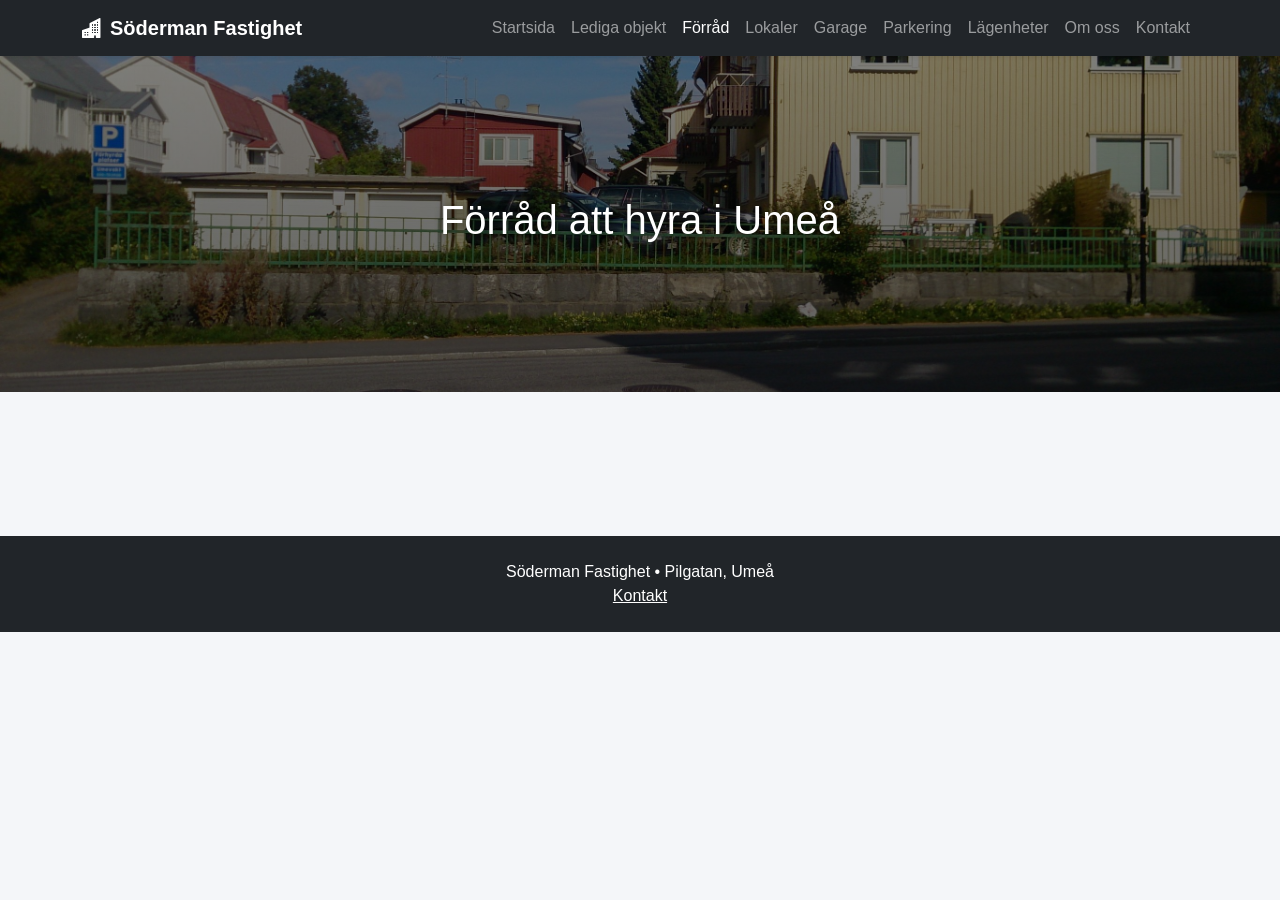
==== forrad.html @ 7cd5d689 "SEO-förbättringar och ny sitemap" ====
<!DOCTYPE html><html lang="sv"><head><meta charset="UTF-8"><meta name="viewport" content="width=device-width,initial-scale=1"><title>Förråd att hyra i Umeå | Söderman Fastighet</title><link href="https://cdn.jsdelivr.net/npm/bootstrap@5.3.3/dist/css/bootstrap.min.css" rel="stylesheet"><link rel="stylesheet" href="https://cdn.jsdelivr.net/npm/bootstrap-icons@1.13.1/font/bootstrap-icons.min.css"><link rel="stylesheet" href="style.css">  <meta name="description" content="Se förråd att hyra i Umeå centrum. Jämför storlek, hyra, bilder och aktuell tillgänglighet.">
  <link rel="canonical" href="https://sodermanfastighet.se/forrad.html">
  <meta name="robots" content="index, follow, max-image-preview:large">
  <meta property="og:locale" content="sv_SE">
  <meta property="og:type" content="website">
  <meta property="og:site_name" content="Söderman Fastighet">
  <meta property="og:title" content="Förråd att hyra i Umeå | Söderman Fastighet">
  <meta property="og:description" content="Se förråd att hyra i Umeå centrum. Jämför storlek, hyra, bilder och aktuell tillgänglighet.">
  <meta property="og:url" content="https://sodermanfastighet.se/forrad.html">
  <meta property="og:image" content="https://sodermanfastighet.se/bilder/hero.jpg">
  <meta property="og:image:alt" content="Söderman Fastighet i Umeå">
  <meta name="twitter:card" content="summary_large_image">
  <meta name="twitter:title" content="Förråd att hyra i Umeå | Söderman Fastighet">
  <meta name="twitter:description" content="Se förråd att hyra i Umeå centrum. Jämför storlek, hyra, bilder och aktuell tillgänglighet.">
  <meta name="twitter:image" content="https://sodermanfastighet.se/bilder/hero.jpg">
  <script type="application/ld+json">
{
  "@context": "https://schema.org",
  "@type": [
    "RealEstateAgent",
    "LocalBusiness"
  ],
  "name": "Söderman Fastighet",
  "url": "https://sodermanfastighet.se/",
  "image": "https://sodermanfastighet.se/bilder/hero.jpg",
  "email": "mailto:soderman155@gmail.com",
  "areaServed": {
    "@type": "City",
    "name": "Umeå"
  },
  "address": {
    "@type": "PostalAddress",
    "addressLocality": "Umeå",
    "addressCountry": "SE"
  },
  "description": "Uthyrning av garage, förråd, parkeringsplatser, lokaler och lägenheter i Umeå centrum och på Sofiehem."
}
  </script>
</head><body data-typ="forrad"><div id="menu"></div><header class="hero"><div class="container"><h1>Förråd att hyra i Umeå</h1></div></header><main class="container py-5"><div id="kategori-status"></div><div id="kategori-ledigt"></div></main><div id="footer"></div><script src="https://cdn.jsdelivr.net/npm/bootstrap@5.3.3/dist/js/bootstrap.bundle.min.js"></script>
<script src="script.js"></script></body></html>
---- style.css ----
body{font-family:Arial,Helvetica,sans-serif;background:#f4f6f9;color:#2f3640}
.hero{background:linear-gradient(rgba(0,0,0,.5),rgba(0,0,0,.62)),url("bilder/hero.jpg");background-size:cover;background-position:center;color:white;padding:140px 20px;text-align:center;text-shadow:2px 2px 10px rgba(0,0,0,.8)}
.service-card{border:0;border-radius:18px;overflow:hidden;transition:.25s}
.service-card:hover{transform:translateY(-6px);box-shadow:0 18px 40px rgba(0,0,0,.2)!important}
.object-image{width:100%;height:100%;min-height:300px;object-fit:cover}
.carousel-item img{width:100%;height:520px;object-fit:cover}
@media(max-width:768px){.hero{padding:90px 18px}.hero h1{font-size:2rem}.carousel-item img{height:320px}}
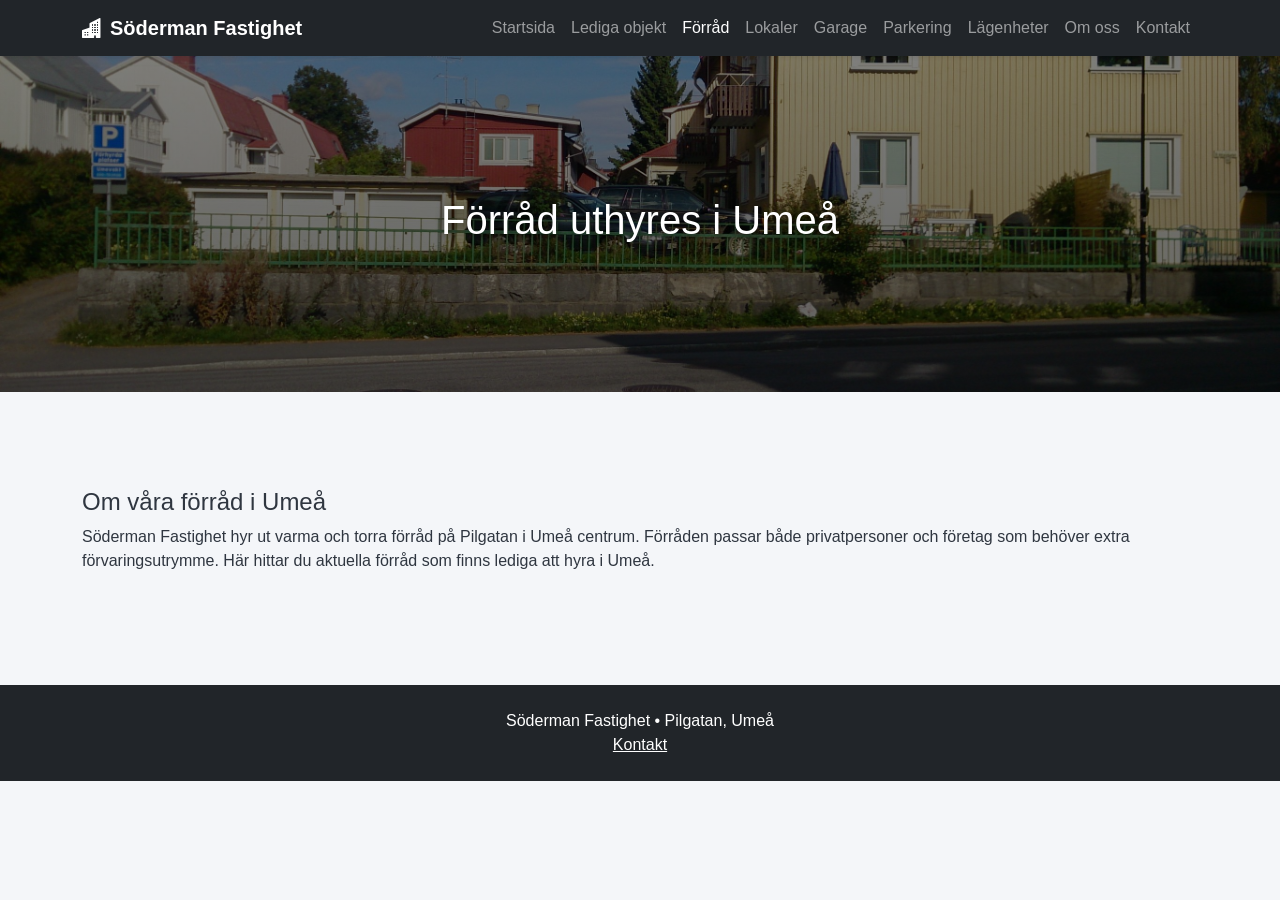
==== commit bffbd824: "Up" ====
--- a/forrad.html
+++ b/forrad.html
@@ -1,17 +1,17 @@
-<!DOCTYPE html><html lang="sv"><head><meta charset="UTF-8"><meta name="viewport" content="width=device-width,initial-scale=1"><title>Förråd att hyra i Umeå | Söderman Fastighet</title><link href="https://cdn.jsdelivr.net/npm/bootstrap@5.3.3/dist/css/bootstrap.min.css" rel="stylesheet"><link rel="stylesheet" href="https://cdn.jsdelivr.net/npm/bootstrap-icons@1.13.1/font/bootstrap-icons.min.css"><link rel="stylesheet" href="style.css">  <meta name="description" content="Se förråd att hyra i Umeå centrum. Jämför storlek, hyra, bilder och aktuell tillgänglighet.">
+<!DOCTYPE html><html lang="sv"><head><meta charset="UTF-8"><meta name="viewport" content="width=device-width,initial-scale=1"><title>Förråd uthyres i Umeå | Söderman Fastighet</title><link href="https://cdn.jsdelivr.net/npm/bootstrap@5.3.3/dist/css/bootstrap.min.css" rel="stylesheet"><link rel="stylesheet" href="https://cdn.jsdelivr.net/npm/bootstrap-icons@1.13.1/font/bootstrap-icons.min.css"><link rel="stylesheet" href="style.css">  <meta name="description" content="Förråd uthyres i Umeå centrum. Se aktuella förråd, storlek, hyra, bilder och tillgänglighet hos Söderman Fastighet.">
   <link rel="canonical" href="https://sodermanfastighet.se/forrad.html">
   <meta name="robots" content="index, follow, max-image-preview:large">
   <meta property="og:locale" content="sv_SE">
   <meta property="og:type" content="website">
   <meta property="og:site_name" content="Söderman Fastighet">
-  <meta property="og:title" content="Förråd att hyra i Umeå | Söderman Fastighet">
-  <meta property="og:description" content="Se förråd att hyra i Umeå centrum. Jämför storlek, hyra, bilder och aktuell tillgänglighet.">
+  <meta property="og:title" content="Förråd uthyres i Umeå | Söderman Fastighet">
+  <meta property="og:description" content="Förråd uthyres i Umeå centrum. Se aktuella förråd, storlek, hyra, bilder och tillgänglighet hos Söderman Fastighet.">
   <meta property="og:url" content="https://sodermanfastighet.se/forrad.html">
   <meta property="og:image" content="https://sodermanfastighet.se/bilder/hero.jpg">
   <meta property="og:image:alt" content="Söderman Fastighet i Umeå">
   <meta name="twitter:card" content="summary_large_image">
-  <meta name="twitter:title" content="Förråd att hyra i Umeå | Söderman Fastighet">
-  <meta name="twitter:description" content="Se förråd att hyra i Umeå centrum. Jämför storlek, hyra, bilder och aktuell tillgänglighet.">
+  <meta name="twitter:title" content="Förråd uthyres i Umeå | Söderman Fastighet">
+  <meta name="twitter:description" content="Förråd uthyres i Umeå centrum. Se aktuella förråd, storlek, hyra, bilder och tillgänglighet hos Söderman Fastighet.">
   <meta name="twitter:image" content="https://sodermanfastighet.se/bilder/hero.jpg">
   <script type="application/ld+json">
 {
@@ -36,5 +36,5 @@
   "description": "Uthyrning av garage, förråd, parkeringsplatser, lokaler och lägenheter i Umeå centrum och på Sofiehem."
 }
   </script>
-</head><body data-typ="forrad"><div id="menu"></div><header class="hero"><div class="container"><h1>Förråd att hyra i Umeå</h1></div></header><main class="container py-5"><div id="kategori-status"></div><div id="kategori-ledigt"></div></main><div id="footer"></div><script src="https://cdn.jsdelivr.net/npm/bootstrap@5.3.3/dist/js/bootstrap.bundle.min.js"></script>
+</head><body data-typ="forrad"><div id="menu"></div><header class="hero"><div class="container"><h1>Förråd uthyres i Umeå</h1></div></header><main class="container py-5"><div id="kategori-status"></div><div id="kategori-ledigt"></div><section class="mt-5" aria-labelledby="om-forrad"><h2 id="om-forrad" class="h4">Om våra förråd i Umeå</h2><p>Söderman Fastighet hyr ut varma och torra förråd på Pilgatan i Umeå centrum. Förråden passar både privatpersoner och företag som behöver extra förvaringsutrymme. Här hittar du aktuella förråd som finns lediga att hyra i Umeå.</p></section></main><div id="footer"></div><script src="https://cdn.jsdelivr.net/npm/bootstrap@5.3.3/dist/js/bootstrap.bundle.min.js"></script>
 <script src="script.js"></script></body></html>
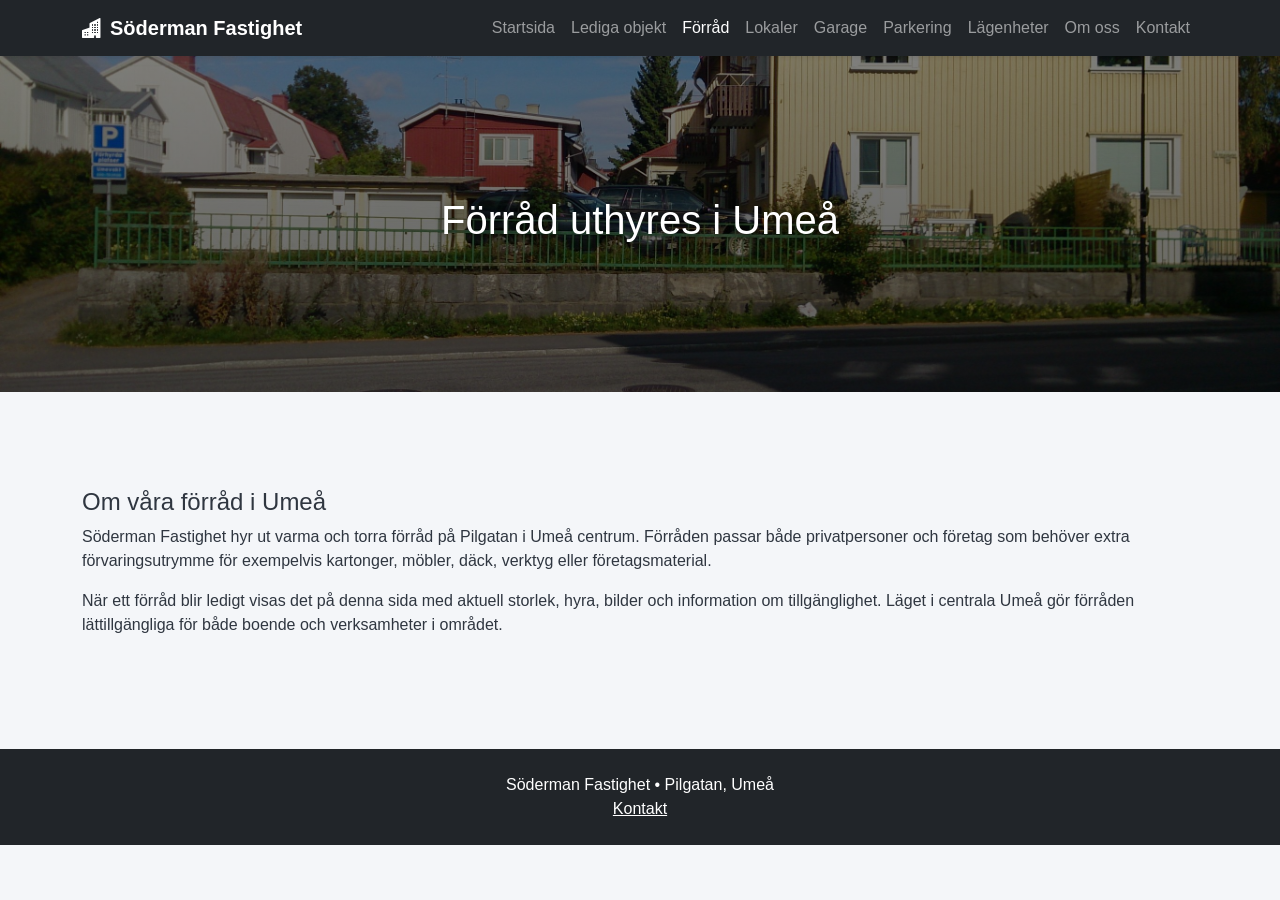
==== commit 2598c2a0: "SEO" ====
--- a/forrad.html
+++ b/forrad.html
@@ -36,5 +36,10 @@
   "description": "Uthyrning av garage, förråd, parkeringsplatser, lokaler och lägenheter i Umeå centrum och på Sofiehem."
 }
   </script>
-</head><body data-typ="forrad"><div id="menu"></div><header class="hero"><div class="container"><h1>Förråd uthyres i Umeå</h1></div></header><main class="container py-5"><div id="kategori-status"></div><div id="kategori-ledigt"></div><section class="mt-5" aria-labelledby="om-forrad"><h2 id="om-forrad" class="h4">Om våra förråd i Umeå</h2><p>Söderman Fastighet hyr ut varma och torra förråd på Pilgatan i Umeå centrum. Förråden passar både privatpersoner och företag som behöver extra förvaringsutrymme. Här hittar du aktuella förråd som finns lediga att hyra i Umeå.</p></section></main><div id="footer"></div><script src="https://cdn.jsdelivr.net/npm/bootstrap@5.3.3/dist/js/bootstrap.bundle.min.js"></script>
+</head><body data-typ="forrad"><div id="menu"></div><header class="hero"><div class="container"><h1>Förråd uthyres i Umeå</h1></div></header><main class="container py-5"><div id="kategori-status"></div><div id="kategori-ledigt"></div>
+<section class="mt-5" aria-labelledby="om-forrad">
+  <h2 id="om-forrad" class="h4">Om våra förråd i Umeå</h2>
+  <p>Söderman Fastighet hyr ut varma och torra förråd på Pilgatan i Umeå centrum. Förråden passar både privatpersoner och företag som behöver extra förvaringsutrymme för exempelvis kartonger, möbler, däck, verktyg eller företagsmaterial.</p>
+  <p>När ett förråd blir ledigt visas det på denna sida med aktuell storlek, hyra, bilder och information om tillgänglighet. Läget i centrala Umeå gör förråden lättillgängliga för både boende och verksamheter i området.</p>
+</section></main><div id="footer"></div><script src="https://cdn.jsdelivr.net/npm/bootstrap@5.3.3/dist/js/bootstrap.bundle.min.js"></script>
 <script src="script.js"></script></body></html>
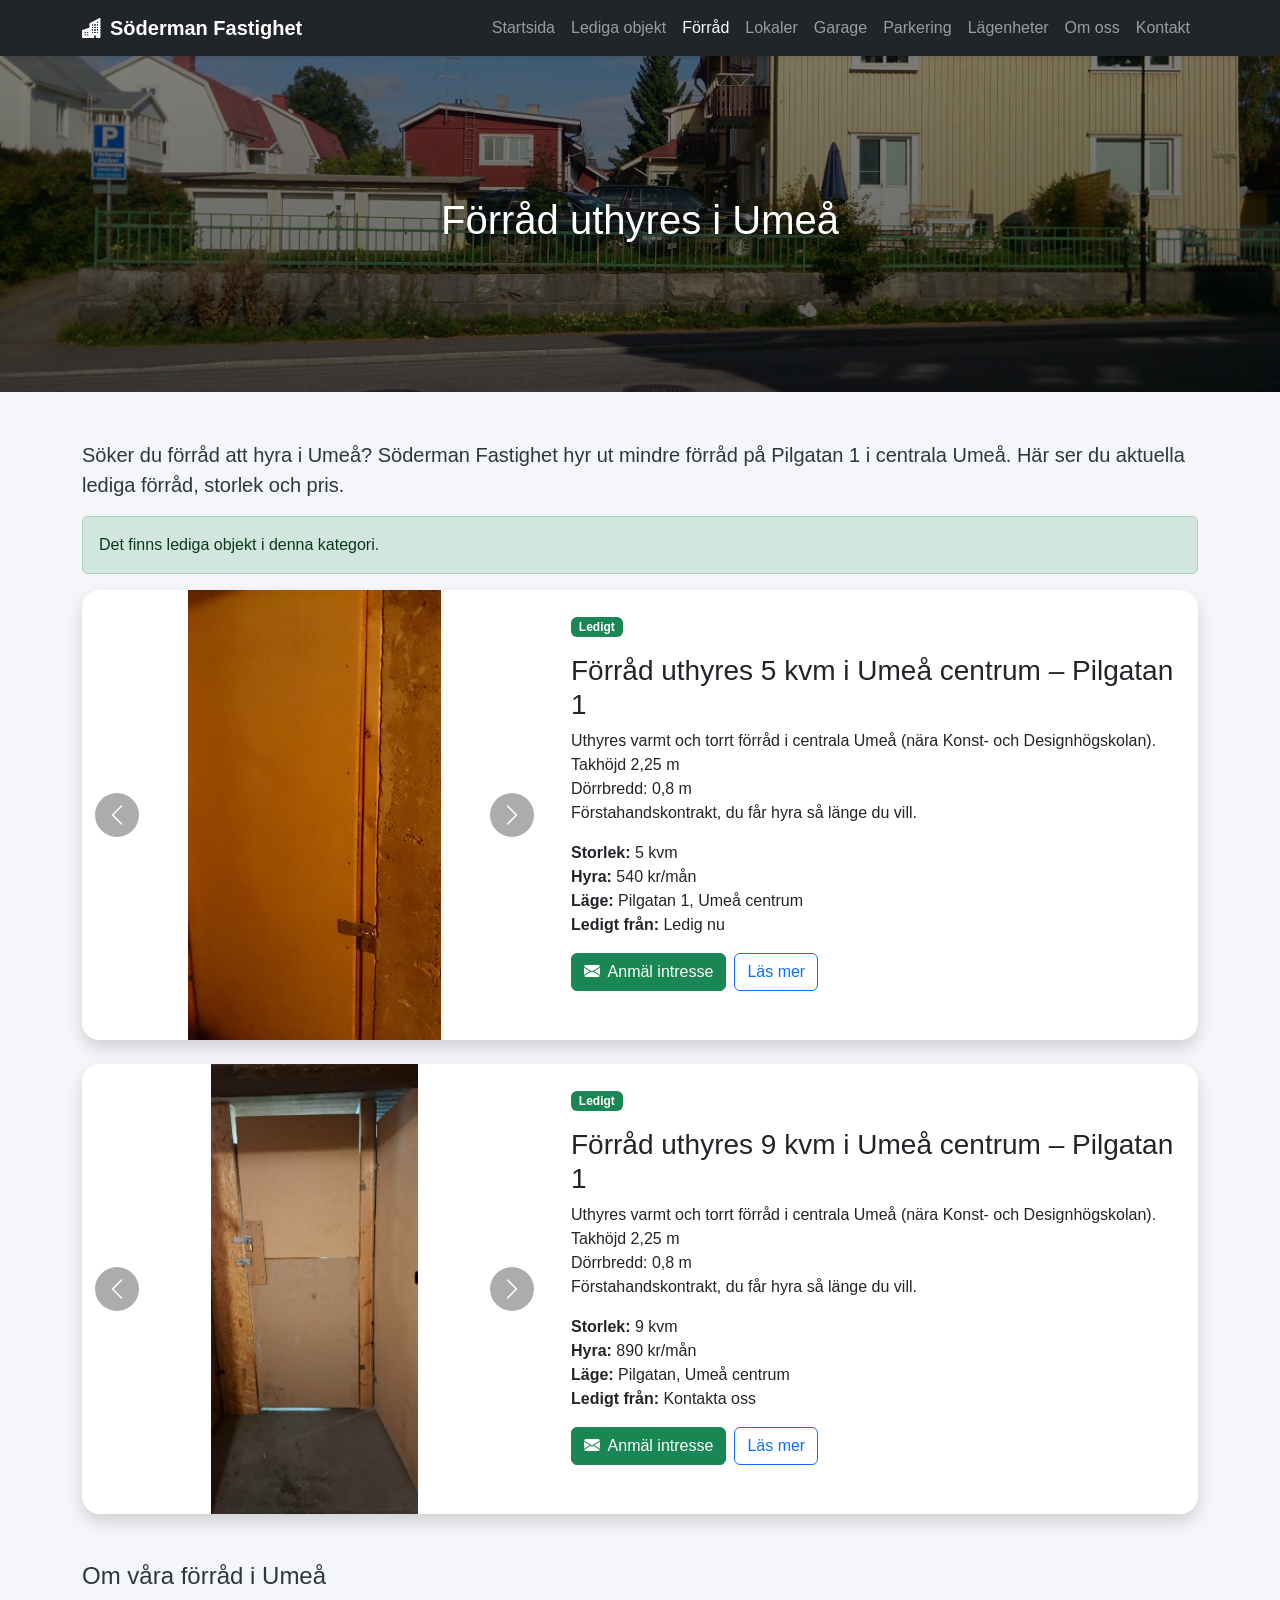
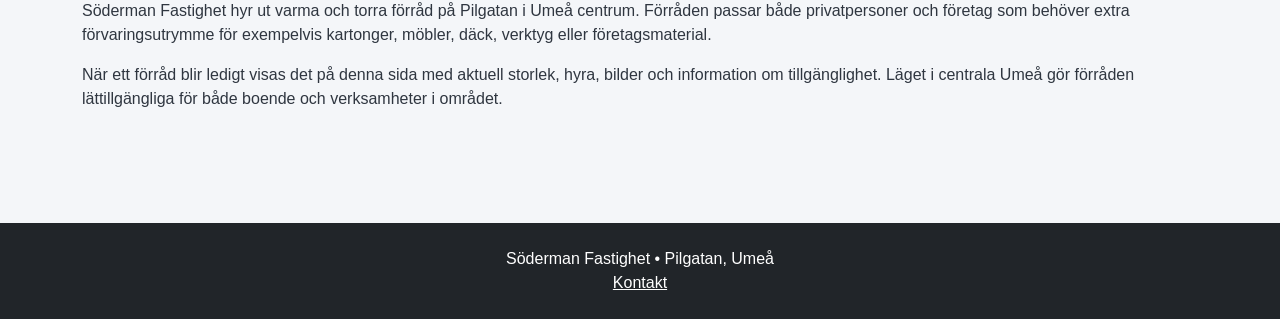
==== commit ac7a7c48: "förråd SOE" ====
--- a/forrad.html
+++ b/forrad.html
@@ -1,17 +1,17 @@
-<!DOCTYPE html><html lang="sv"><head><meta charset="UTF-8"><meta name="viewport" content="width=device-width,initial-scale=1"><title>Förråd uthyres i Umeå | Söderman Fastighet</title><link href="https://cdn.jsdelivr.net/npm/bootstrap@5.3.3/dist/css/bootstrap.min.css" rel="stylesheet"><link rel="stylesheet" href="https://cdn.jsdelivr.net/npm/bootstrap-icons@1.13.1/font/bootstrap-icons.min.css"><link rel="stylesheet" href="style.css">  <meta name="description" content="Förråd uthyres i Umeå centrum. Se aktuella förråd, storlek, hyra, bilder och tillgänglighet hos Söderman Fastighet.">
+<!DOCTYPE html><html lang="sv"><head><meta charset="UTF-8"><meta name="viewport" content="width=device-width,initial-scale=1"><title>Förråd uthyres i Umeå | Söderman Fastighet</title><link href="https://cdn.jsdelivr.net/npm/bootstrap@5.3.3/dist/css/bootstrap.min.css" rel="stylesheet"><link rel="stylesheet" href="https://cdn.jsdelivr.net/npm/bootstrap-icons@1.13.1/font/bootstrap-icons.min.css"><link rel="stylesheet" href="style.css">  <meta name="description" content="Förråd uthyres i Umeå centrum. Hyra förråd i Umeå på Pilgatan 1 – se aktuella förråd, storlek, pris, bilder och tillgänglighet.">
   <link rel="canonical" href="https://sodermanfastighet.se/forrad.html">
   <meta name="robots" content="index, follow, max-image-preview:large">
   <meta property="og:locale" content="sv_SE">
   <meta property="og:type" content="website">
   <meta property="og:site_name" content="Söderman Fastighet">
   <meta property="og:title" content="Förråd uthyres i Umeå | Söderman Fastighet">
-  <meta property="og:description" content="Förråd uthyres i Umeå centrum. Se aktuella förråd, storlek, hyra, bilder och tillgänglighet hos Söderman Fastighet.">
+  <meta property="og:description" content="Förråd uthyres i Umeå centrum. Hyra förråd i Umeå på Pilgatan 1 – se aktuella förråd, storlek, pris, bilder och tillgänglighet.">
   <meta property="og:url" content="https://sodermanfastighet.se/forrad.html">
   <meta property="og:image" content="https://sodermanfastighet.se/bilder/hero.jpg">
   <meta property="og:image:alt" content="Söderman Fastighet i Umeå">
   <meta name="twitter:card" content="summary_large_image">
   <meta name="twitter:title" content="Förråd uthyres i Umeå | Söderman Fastighet">
-  <meta name="twitter:description" content="Förråd uthyres i Umeå centrum. Se aktuella förråd, storlek, hyra, bilder och tillgänglighet hos Söderman Fastighet.">
+  <meta name="twitter:description" content="Förråd uthyres i Umeå centrum. Hyra förråd i Umeå på Pilgatan 1 – se aktuella förråd, storlek, pris, bilder och tillgänglighet.">
   <meta name="twitter:image" content="https://sodermanfastighet.se/bilder/hero.jpg">
   <script type="application/ld+json">
 {
@@ -36,7 +36,7 @@
   "description": "Uthyrning av garage, förråd, parkeringsplatser, lokaler och lägenheter i Umeå centrum och på Sofiehem."
 }
   </script>
-</head><body data-typ="forrad"><div id="menu"></div><header class="hero"><div class="container"><h1>Förråd uthyres i Umeå</h1></div></header><main class="container py-5"><div id="kategori-status"></div><div id="kategori-ledigt"></div>
+</head><body data-typ="forrad"><div id="menu"></div><header class="hero"><div class="container"><h1>Förråd uthyres i Umeå</h1></div></header><main class="container py-5"><p class="lead">Söker du förråd att hyra i Umeå? Söderman Fastighet hyr ut mindre förråd på Pilgatan 1 i centrala Umeå. Här ser du aktuella lediga förråd, storlek och pris.</p><div id="kategori-status"></div><div id="kategori-ledigt"></div>
 <section class="mt-5" aria-labelledby="om-forrad">
   <h2 id="om-forrad" class="h4">Om våra förråd i Umeå</h2>
   <p>Söderman Fastighet hyr ut varma och torra förråd på Pilgatan i Umeå centrum. Förråden passar både privatpersoner och företag som behöver extra förvaringsutrymme för exempelvis kartonger, möbler, däck, verktyg eller företagsmaterial.</p>
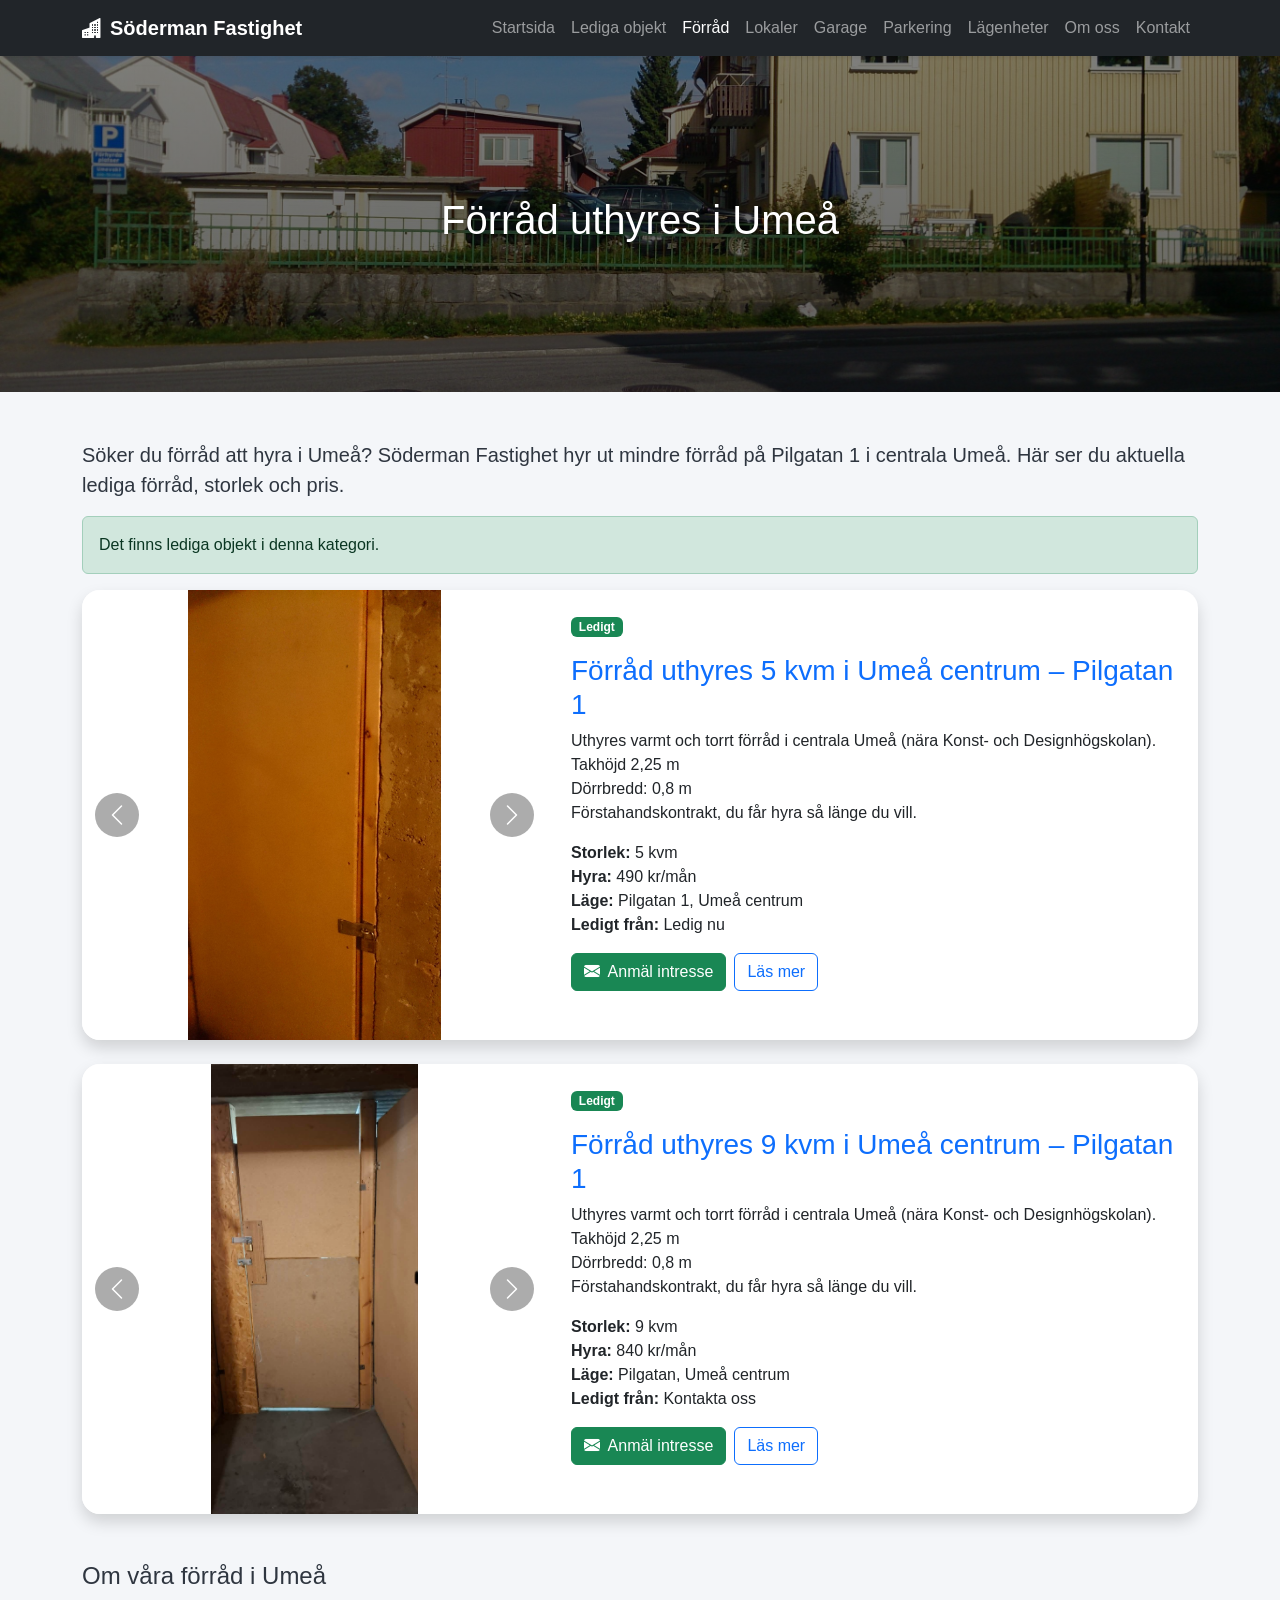
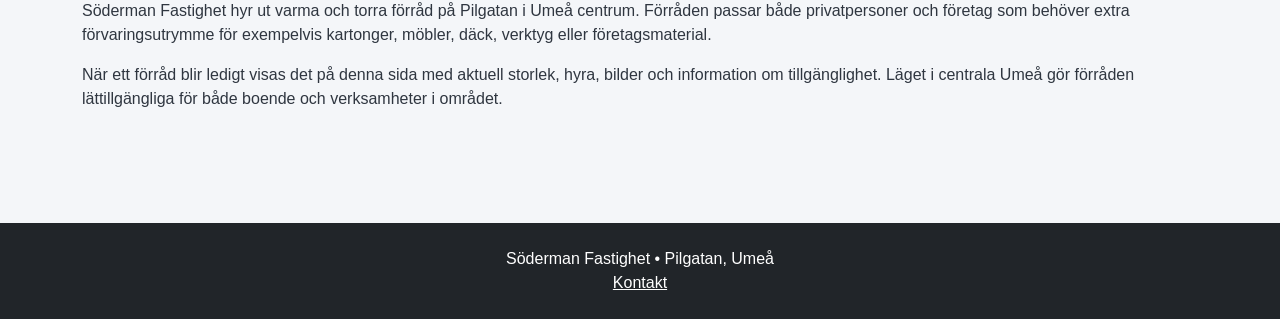
==== commit 469cde4d: "garage uthyres" ====
--- a/forrad.html
+++ b/forrad.html
@@ -23,7 +23,6 @@
   "name": "Söderman Fastighet",
   "url": "https://sodermanfastighet.se/",
   "image": "https://sodermanfastighet.se/bilder/hero.jpg",
-  "email": "mailto:soderman155@gmail.com",
   "areaServed": {
     "@type": "City",
     "name": "Umeå"
